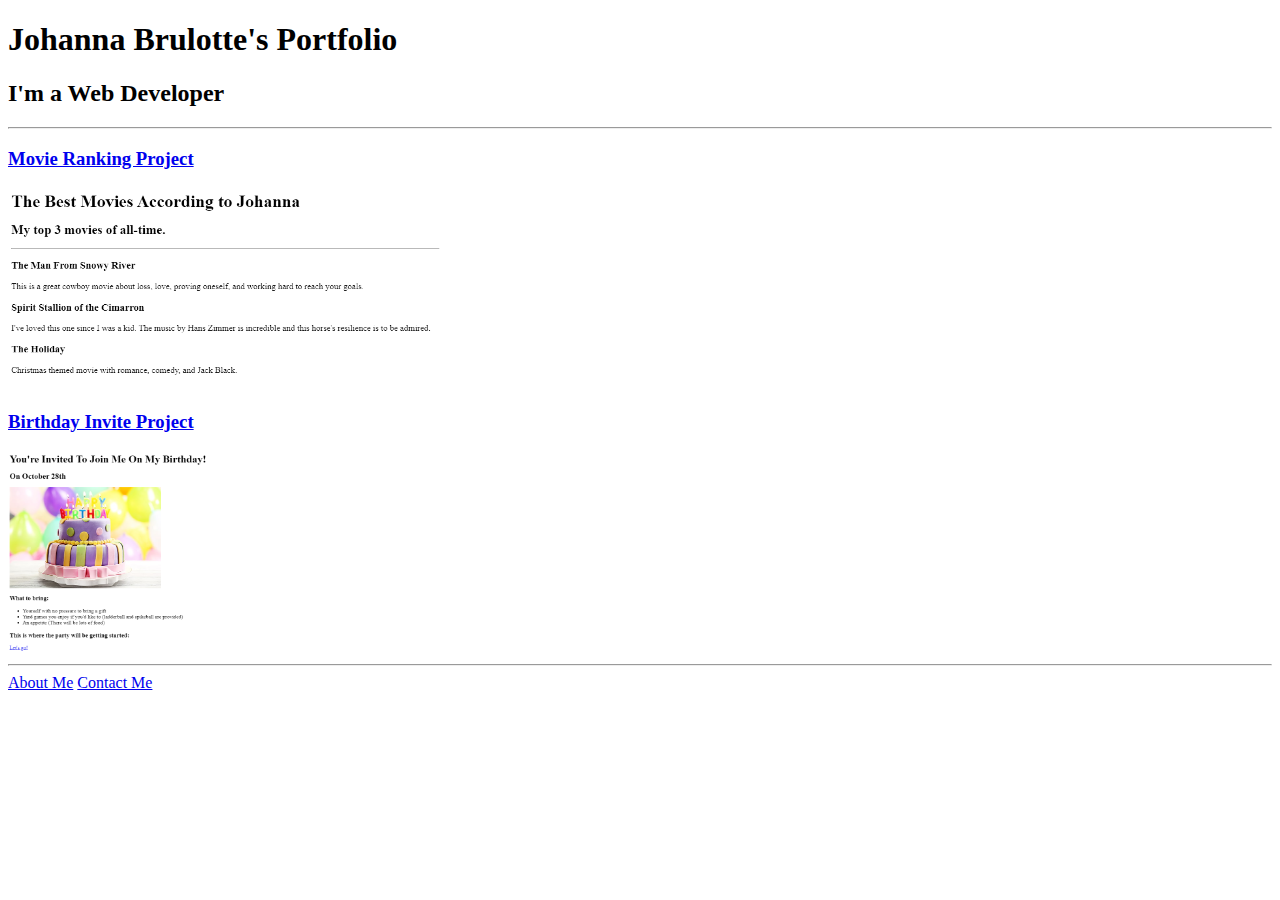
==== index.html @ b917d52e "Add files via upload" ====
<!-- TODO 1: Create the HTML Boilerplate -->

<!-- TODO 2: Add Your previous projects' HTML into the public folder -->

<!-- TODO 3: Take screenshots of your project previews and add the images to the images folder -->

<!-- TODO 4: Add titles/subtitles etc. -->

<!-- TODO 5: Add a link to the project pages -->

<!-- TODO 6: Add images to show the project previews
HINT for TODO 6: You can use the height attribute set to 200 to make the image smaller:
https://developer.mozilla.org/en-US/docs/Web/HTML/Element/img#attr-height -->

<!-- TODO 7: Add the Contact Me and About Me page links -->
 
<!DOCTYPE html>
<html lang="en">
<head>
    <meta charset="UTF-8">
    <meta name="viewport" content="width=device-width, initial-scale=1.0">
    <title>Portfolio</title>
</head>
<body>
    <h1>Johanna Brulotte's Portfolio</h1>
    <h2>I'm a Web Developer</h2>
    <hr>
    <h3><a href="./public/movie-ranking.html">Movie Ranking Project</a></h3>
    <img src="./assets/images/movie-ranking.png" height="200" alt="screenshot of movie ranking project"/>
    <h3><a href="./public/birthday-invite.html">Birthday Invite Project</a></h3>
    <img src="./assets/images/birthday-invite.png" height="200" alt="screenshot of birthday invite project"/>
    <hr>
    <a href="./public/about.html">About Me</a>
    <a href="./public/contact.html">Contact Me</a>
</body>
</html>
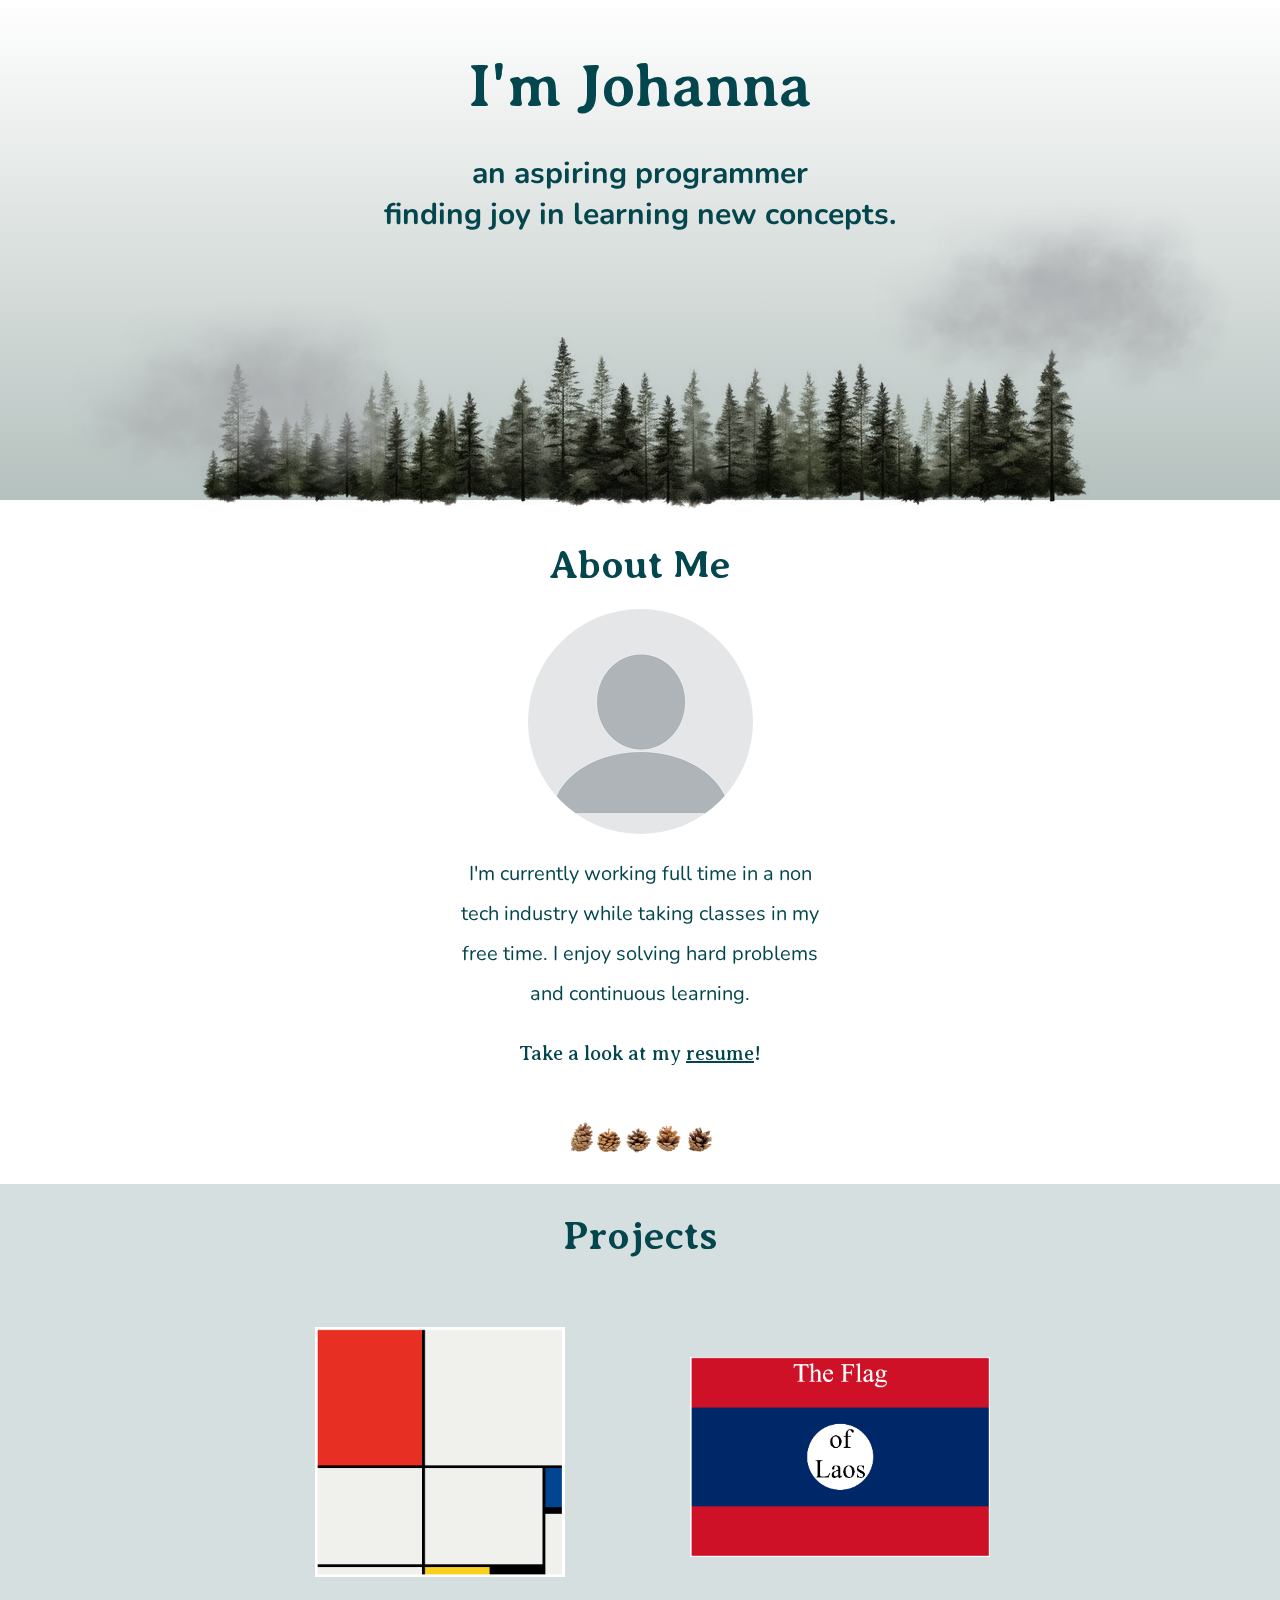
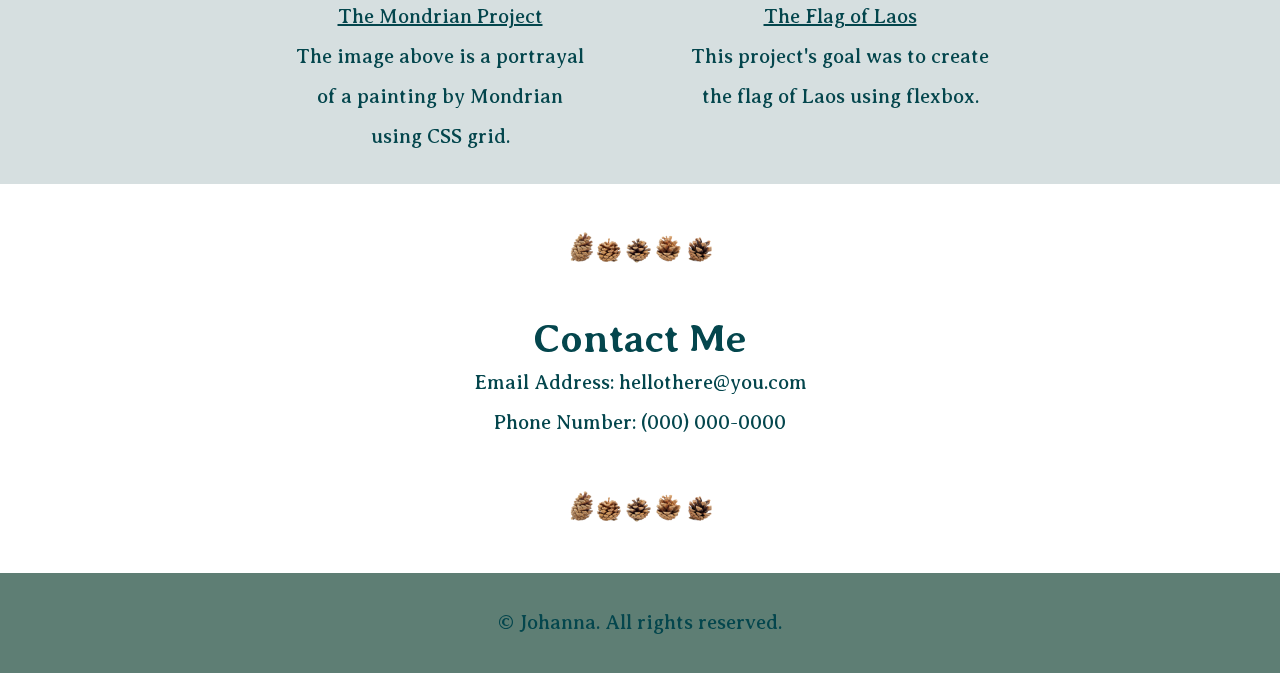
==== commit f4407520: "Add files via upload" ====
--- a/index.html
+++ b/index.html
@@ -1,36 +1,207 @@
-<!-- TODO 1: Create the HTML Boilerplate -->
-
-<!-- TODO 2: Add Your previous projects' HTML into the public folder -->
-
-<!-- TODO 3: Take screenshots of your project previews and add the images to the images folder -->
-
-<!-- TODO 4: Add titles/subtitles etc. -->
-
-<!-- TODO 5: Add a link to the project pages -->
-
-<!-- TODO 6: Add images to show the project previews
-HINT for TODO 6: You can use the height attribute set to 200 to make the image smaller:
-https://developer.mozilla.org/en-US/docs/Web/HTML/Element/img#attr-height -->
-
-<!-- TODO 7: Add the Contact Me and About Me page links -->
- 
-<!DOCTYPE html>
-<html lang="en">
-<head>
-    <meta charset="UTF-8">
-    <meta name="viewport" content="width=device-width, initial-scale=1.0">
-    <title>Portfolio</title>
-</head>
-<body>
-    <h1>Johanna Brulotte's Portfolio</h1>
-    <h2>I'm a Web Developer</h2>
-    <hr>
-    <h3><a href="./public/movie-ranking.html">Movie Ranking Project</a></h3>
-    <img src="./assets/images/movie-ranking.png" height="200" alt="screenshot of movie ranking project"/>
-    <h3><a href="./public/birthday-invite.html">Birthday Invite Project</a></h3>
-    <img src="./assets/images/birthday-invite.png" height="200" alt="screenshot of birthday invite project"/>
-    <hr>
-    <a href="./public/about.html">About Me</a>
-    <a href="./public/contact.html">Contact Me</a>
-</body>
+<!DOCTYPE html>
+<html lang="en">
+<head>
+    <meta charset="UTF-8">
+    <meta name="viewport" content="width=device-width, initial-scale=1.0">
+    <title>Johanna</title>
+    <link rel="stylesheet" href="./style.css">
+    <link rel="preconnect" href="https://fonts.googleapis.com">
+    <link rel="preconnect" href="https://fonts.gstatic.com" crossorigin>
+    <link
+        href="https://fonts.googleapis.com/css2?family=Averia+Serif+Libre:ital,wght@0,300;0,400;0,700;1,300;1,400;1,700&family=Caveat:wght@400..700&family=Libre+Baskerville:ital,wght@0,400;0,700;1,400&family=Nunito:ital,wght@0,200..1000;1,200..1000&family=Poppins:ital,wght@0,100;0,200;0,300;0,400;0,500;0,600;0,700;0,800;0,900;1,100;1,200;1,300;1,400;1,500;1,600;1,700;1,800;1,900&family=Raleway:ital,wght@0,100..900;1,100..900&display=swap"
+        rel="stylesheet">
+    <style>
+        @media (min-width: 426px) and (max-width:768px) {
+            .projects-container {
+                width: 400px;
+                grid-template: repeat(4,auto) / 1fr;
+            }
+
+            .one {
+                order:1;
+            }
+
+            .two {
+                order:2;
+            }
+
+            .three {
+                order:3;
+            }
+
+            .background {
+                height: 1000px;
+            }
+            .pines {
+                top: 28px;
+            }
+            .paragraph {
+                width: 300px;
+                margin-inline: auto;
+            }
+        }
+
+        @media (min-width:376px) and (max-width:425px) {
+            .projects-container {
+                width: 300px;
+                grid-template: repeat(4,auto) / 1fr;
+            }
+            .one {
+                order:1;
+            }
+            .two {
+                order:2;
+            }
+            .three {
+                order: 3;
+            }
+            .background {
+                height: 1000px;
+            }
+            .mist-right {
+                right: 0px;
+                height: 100px;
+            }
+            .mist-left {
+                left:0px;
+                height: 100px;
+            }
+            .pines {
+                top: 30px;
+            }
+            .container {
+                height: 438px;
+            }
+            .paragraph {
+                width: 300px;
+                margin-inline: auto;
+            }
+        }
+        @media (min-width:321px) and (max-width:375px) {
+            .projects-container {
+                width: 300px;
+                grid-template: repeat(4,auto) / 1fr;
+            }
+            .one {
+                order:1;
+            }
+            .two {
+                order:2;
+            }
+            .three {
+                order: 3;
+            }
+            .background {
+                height: 1000px;
+            }
+            .mist-right {
+                right: 0px;
+                height: 100px;
+            }
+            .mist-left {
+                left:0px;
+                height: 100px;
+            }
+            .pines {
+                top: 45px;
+            }
+            .container {
+                height: 438px;
+            }
+            .paragraph {
+                width: 300px;
+                margin-inline: auto;
+            }
+        }
+                @media (max-width:320px) {
+            .projects-container {
+                width: 300px;
+                grid-template: repeat(4,auto) / 1fr;
+            }
+            .one {
+                order:1;
+            }
+            .two {
+                order:2;
+            }
+            .three {
+                order: 3;
+            }
+            .background {
+                height: 1000px;
+            }
+            .mist-right {
+                right: 0px;
+                height: 100px;
+            }
+            .mist-left {
+                left:0px;
+                height: 100px;
+            }
+            .pines {
+                top: -10px;
+            }
+            .container {
+                height: 500px;
+            }
+            .paragraph {
+                width: 300px;
+                margin-inline: auto;
+            }
+        }
+    </style>
+</head>
+<body>
+<header class="container">
+    <div class="text">
+        <h1>I'm Johanna</h1>
+        <h2 class="nunito">an aspiring programmer <br> finding joy in learning new concepts.</h2>    
+    </div>
+    <img src="./images/treeline.png" class="transparent pines" alt="Treeline" >
+    <img src="./images/mist.png" alt="mist" class="mist-left" height="200">
+    <img src="./images/mist.png" alt="mist" class="mist-right" height="200">
+</header>
+    
+<main>
+    <div>
+         <h2 class="subheadlines">About Me</h2>
+         <img src="./images/profilepic.png" class="profile-pic margin" alt="profile picture">
+         <p class="nunito margin paragraph">I'm currently working full time in a non tech industry while taking classes in my free time. I enjoy solving hard problems and continuous learning.</p> 
+         <p class="margin">Take a look at my <a href="../Capstone Project 1 - Course Resume/index.html">resume</a>!</p>
+    </div>
+
+    <img src="./images/pinecones2.png" class="margin" height="90" alt="pinecones">
+    
+    <div class="background">
+        <h2 class="projectheadline">Projects</h2>
+
+        <div class="projects-container">
+            <div class="flex">
+                <img src="./images/mondrian.png" alt="mondrian art" height="250px">
+            </div>
+            <div class="flex two">
+                <img src="./images/flag.png" alt="flag" class="flag" height="200">
+            </div>
+            <div class="flex one">
+                <p><span>The Mondrian Project</span><br>The image above is a portrayal of a painting by Mondrian using CSS grid.</p>
+            </div>
+            <div class="flex three">
+                <p><span>The Flag of Laos</span><br>This project's goal was to create the flag of Laos using flexbox. </p>
+            </div>
+        </div>   
+    </div>
+
+    <img src="./images/pinecones2.png" class="margin" height="90" alt="pinecones">
+    
+    <div>
+        <h2 class="subheadlines margin">Contact Me</h2>
+        <p>Email Address: hellothere@you.com</p>
+        <p>Phone Number: (000) 000-0000</p>
+    </div>
+    <img src="./images/pinecones2.png" class="margin" height="90" alt="pinecones">
+</main>
+<footer>
+ <p>© Johanna. All rights reserved.</p>
+</footer>
+</body>
 </html>--- a/style.css
+++ b/style.css
@@ -0,0 +1,144 @@
+* {
+ margin: 0;
+ font-family: "Averia Serif Libre", sans-serif;
+ text-align: center;
+ color: #04464D;
+ max-width: 100vw;
+}
+
+img {
+    display:block;
+    margin-inline: auto;
+}
+.container {
+    height: 500px;
+    background: linear-gradient(white, #b5c1be);
+}
+
+.background {
+    background-color:#d6dfe0;
+    height: 600px;
+    display: flex;
+    flex-direction: column;
+    justify-content: space-evenly;
+}
+
+.text {
+    position: relative;
+    z-index: 2;
+}
+
+h1 {
+    padding-top: 50px;
+    font-size: 60px;
+}
+
+h2 {
+    margin-top: 30px;
+    z-index: 2;
+    font-size: 30px;
+}
+
+.projectheadline {
+    font-size: 40px;
+    margin-top: 0px;
+}
+
+.nunito {
+    font-family: Nunito, sans-serif;
+}
+
+.transparent {
+    mix-blend-mode: multiply;
+}
+
+.mist-right {
+    position: absolute;
+    right: 45px;
+    top: 200px;
+    z-index: 1;
+}
+
+.mist-left {
+    position: absolute;
+    left: 55px;
+    top: 300px;
+    z-index: 1;
+}
+
+.pines {
+    position: relative;
+    top: -26px; 
+}
+
+.subheadlines {
+    margin-top: 40px;
+    font-size: 40px;
+}
+
+.profile-pic {
+    border-radius: 50%;
+}
+
+.margin {
+    margin-top: 20px;
+}
+
+.paragraph {
+    width: 30%;
+    margin-inline: auto;
+}
+
+p {
+    font-size: 20px;
+    line-height: 40px;
+    /* min-width: 300px; */
+}
+
+.projects-container {
+    display: grid;
+    margin-top: 40px;
+    width: 800px;
+    row-gap: 20px;
+    margin-inline: auto;
+    grid-template: repeat(2,auto) / 1fr 1fr;
+}
+
+div.projects-container p {
+    margin-block: 0;
+    width: 300px;
+    text-align: center;
+}
+
+.flex {
+    display: flex;
+    justify-content: center;
+    margin-inline: 0;
+}
+
+span {
+    text-decoration: underline;
+    text-align: center;
+}
+
+.flag {
+    margin-top:30px;
+}
+
+footer {
+    height: 100px;
+    background-color: #5e7e74;
+    margin-top: 20px;
+    display: flex;
+    justify-content: center;
+    align-items: center;
+}
+/* 
+        display: grid;
+        margin-top: 40px;
+        width: 55vw;
+        column-gap: 5vw;
+        row-gap: 2vh;
+        margin-inline: auto;
+        grid-template: repeat(2, auto) / 25vw 25vw;
+        text-align: left; */